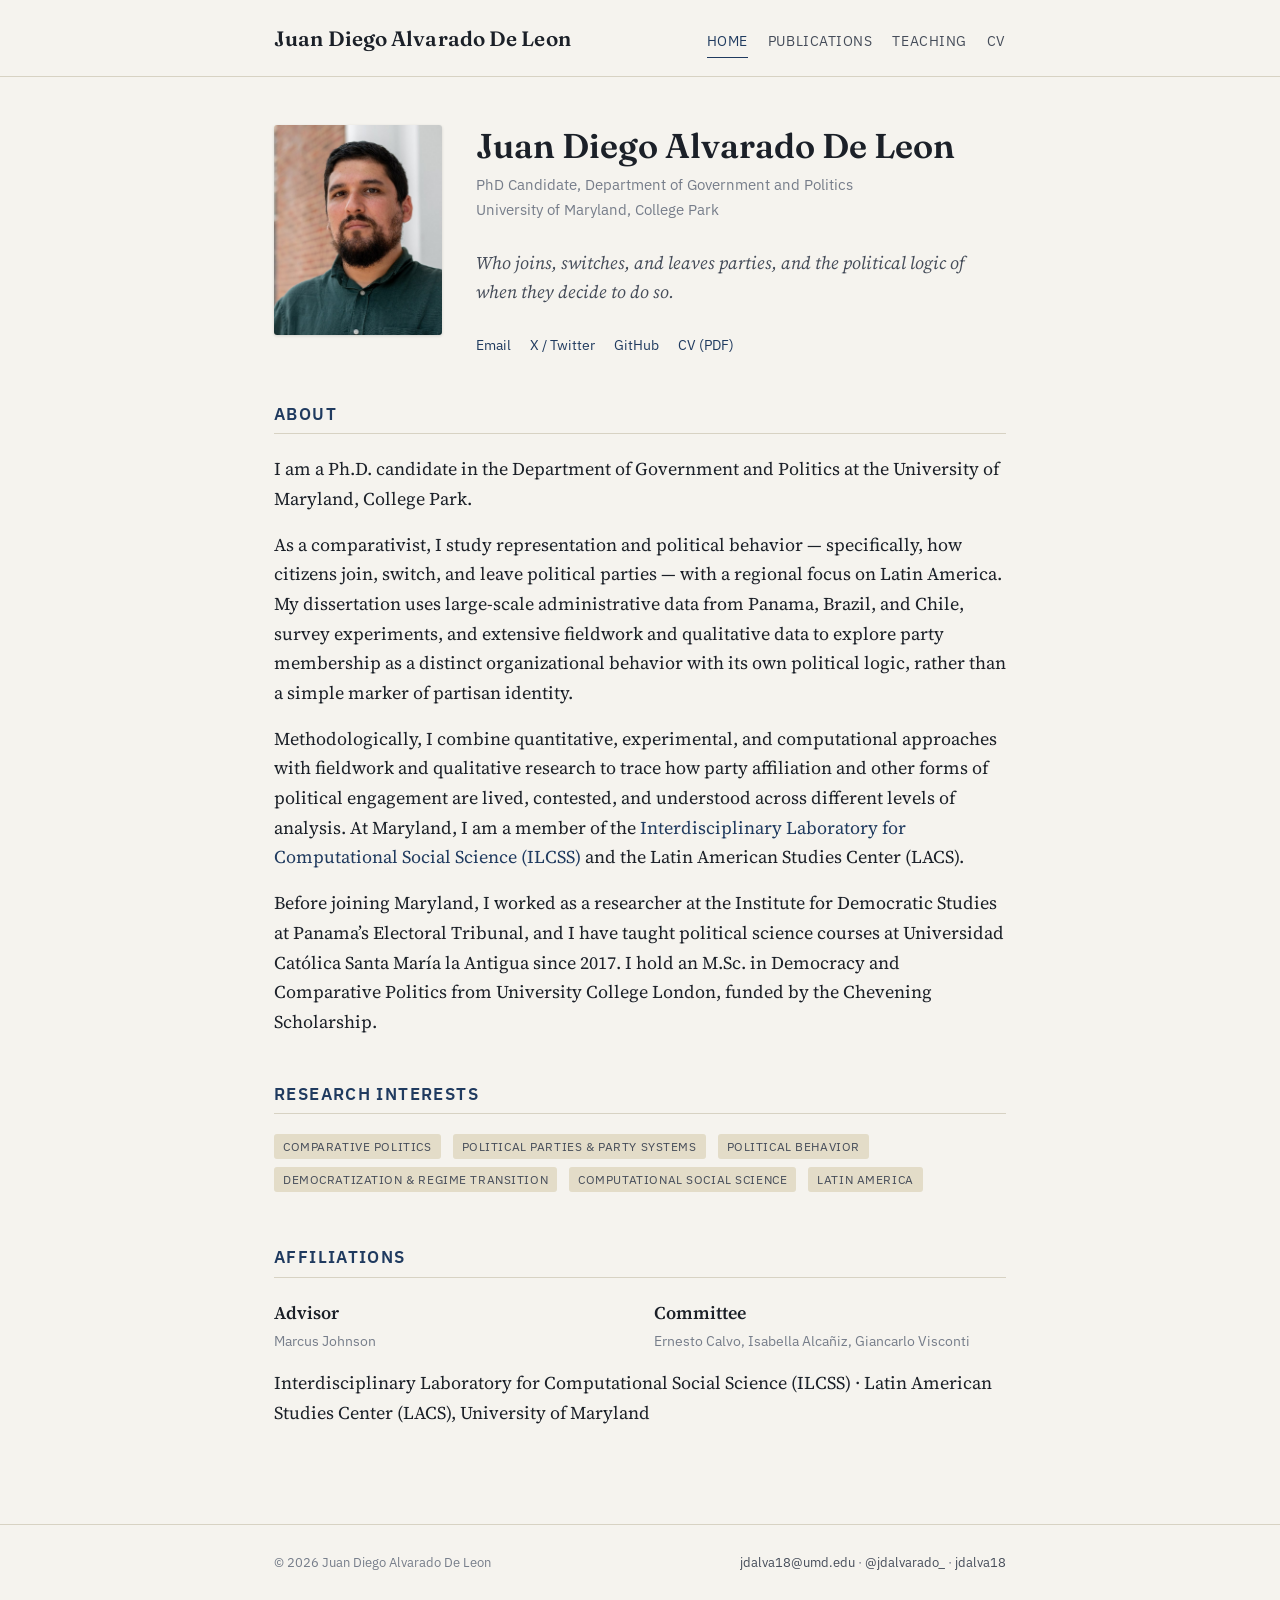
==== index.html @ 1179895e "Initial site" ====
<!DOCTYPE html>
<html lang="en">
<head>
<meta charset="UTF-8">
<meta name="viewport" content="width=device-width, initial-scale=1.0">
<title>Juan Diego Alvarado De Leon</title>
<meta name="description" content="Juan Diego Alvarado De Leon — PhD Candidate, Department of Government and Politics, University of Maryland. Comparative politics, political parties, and political behavior in Latin America.">
<link rel="preconnect" href="https://fonts.googleapis.com">
<link rel="preconnect" href="https://fonts.gstatic.com" crossorigin>
<link rel="stylesheet" href="https://fonts.googleapis.com/css2?family=Fraunces:opsz,wght@9..144,500;9..144,600&family=Source+Serif+4:ital,wght@0,400;0,600;1,400&family=IBM+Plex+Sans:wght@400;500;600&display=swap">
<link rel="stylesheet" href="assets/css/style.css">
</head>
<body>

<header class="site-header">
  <div class="header-inner">
    <a class="site-name" href="index.html">Juan Diego Alvarado De Leon</a>
    <nav class="site-nav">
      <a href="index.html" class="active">Home</a>
      <a href="publications.html">Publications</a>
      <a href="teaching.html">Teaching</a>
      <a href="cv.html">CV</a>
    </nav>
  </div>
</header>

<main>
  <div class="wrap">

    <div class="hero">
      <img class="hero-photo" src="assets/img/profile.jpg" alt="Portrait of Juan Diego Alvarado De Leon">
      <div class="hero-text">
        <h1>Juan Diego Alvarado De Leon</h1>
        <p class="byline">PhD Candidate, Department of Government and Politics<br>University of Maryland, College Park</p>
        <p class="tagline">Who joins, switches, and leaves parties, and the political logic of when they decide to do so.</p>
        <div class="socials">
          <a href="mailto:jdalva18@umd.edu">Email</a>
          <a href="https://x.com/jdalvarado_" target="_blank" rel="noopener">X / Twitter</a>
          <a href="https://github.com/jdalva18" target="_blank" rel="noopener">GitHub</a>
          <a href="assets/cv/Alvarado_CV.pdf" target="_blank" rel="noopener">CV (PDF)</a>
        </div>
      </div>
    </div>

    <h2>About</h2>
    <p>I am a Ph.D. candidate in the Department of Government and Politics at the University of Maryland, College Park.</p>

    <p>As a comparativist, I study representation and political behavior &mdash; specifically, how citizens join, switch, and leave political parties &mdash; with a regional focus on Latin America. My dissertation uses large-scale administrative data from Panama, Brazil, and Chile, survey experiments, and extensive fieldwork and qualitative data to explore party membership as a distinct organizational behavior with its own political logic, rather than a simple marker of partisan identity.</p>

    <p>Methodologically, I combine quantitative, experimental, and computational approaches with fieldwork and qualitative research to trace how party affiliation and other forms of political engagement are lived, contested, and understood across different levels of analysis. At Maryland, I am a member of the <a href="https://ilcss.umd.edu/" target="_blank" rel="noopener">Interdisciplinary Laboratory for Computational Social Science (ILCSS)</a> and the Latin American Studies Center (LACS).</p>

    <p>Before joining Maryland, I worked as a researcher at the Institute for Democratic Studies at Panama&rsquo;s Electoral Tribunal, and I have taught political science courses at Universidad Cat&oacute;lica Santa Mar&iacute;a la Antigua since 2017. I hold an M.Sc. in Democracy and Comparative Politics from University College London, funded by the Chevening Scholarship.</p>

    <h2>Research Interests</h2>
    <p>
      <span class="tag">Comparative Politics</span>
      <span class="tag">Political Parties &amp; Party Systems</span>
      <span class="tag">Political Behavior</span>
      <span class="tag">Democratization &amp; Regime Transition</span>
      <span class="tag">Computational Social Science</span>
      <span class="tag">Latin America</span>
    </p>

    <h2>Affiliations</h2>
    <div class="two-col">
      <div>
        <div class="entry-title">Advisor</div>
        <div class="entry-meta">Marcus Johnson</div>
      </div>
      <div>
        <div class="entry-title">Committee</div>
        <div class="entry-meta">Ernesto Calvo, Isabella Alca&ntilde;iz, Giancarlo Visconti</div>
      </div>
    </div>
    <p style="margin-top:16px;">Interdisciplinary Laboratory for Computational Social Science (ILCSS) &middot; Latin American Studies Center (LACS), University of Maryland</p>

  </div>
</main>

<footer class="site-footer">
  <div class="wrap">
    <span>&copy; <span id="year"></span> Juan Diego Alvarado De Leon</span>
    <span><a href="mailto:jdalva18@umd.edu">jdalva18@umd.edu</a> &middot; <a href="https://x.com/jdalvarado_" target="_blank" rel="noopener">@jdalvarado_</a> &middot; <a href="https://github.com/jdalva18" target="_blank" rel="noopener">jdalva18</a></span>
  </div>
</footer>

<script src="assets/js/main.js"></script>
</body>
</html>
---- assets/css/style.css ----
/* ============================================================
   Juan Diego Alvarado De Leon — academic site
   ============================================================ */

:root {
  --ink: #1b2028;
  --ink-soft: #454c59;
  --ink-faint: #767d8a;
  --paper: #f5f3ee;
  --paper-alt: #eae6db;
  --line: #d7d2c3;
  --accent: #1f3a5f;
  --accent-soft: #3d5c85;
  --tag-bg: #e3dcc8;
  --max-width: 780px;
  --font-display: "Fraunces", "Iowan Old Style", Georgia, serif;
  --font-serif: "Source Serif 4", "Iowan Old Style", Georgia, "Times New Roman", serif;
  --font-sans: "IBM Plex Sans", -apple-system, BlinkMacSystemFont, "Segoe UI", Helvetica, Arial, sans-serif;
}

* { box-sizing: border-box; }

html { scroll-behavior: smooth; }

body {
  margin: 0;
  background: var(--paper);
  color: var(--ink);
  font-family: var(--font-serif);
  font-size: 18px;
  line-height: 1.65;
  -webkit-font-smoothing: antialiased;
}

a {
  color: var(--accent);
  text-decoration: none;
  border-bottom: 1px solid transparent;
}
a:hover { border-bottom-color: currentColor; }

.wrap {
  max-width: var(--max-width);
  margin: 0 auto;
  padding: 0 24px;
}

/* ---------- header / nav ---------- */

header.site-header {
  border-bottom: 1px solid var(--line);
  background: var(--paper);
}

.header-inner {
  max-width: var(--max-width);
  margin: 0 auto;
  padding: 22px 24px 18px;
  display: flex;
  flex-wrap: wrap;
  align-items: baseline;
  justify-content: space-between;
  gap: 10px 24px;
}

.site-name {
  font-family: var(--font-display);
  font-size: 1.3rem;
  font-weight: 600;
  letter-spacing: 0.005em;
  color: var(--ink);
  border-bottom: none;
}
.site-name:hover { border-bottom: none; color: var(--accent); }

nav.site-nav {
  display: flex;
  flex-wrap: wrap;
  gap: 4px 20px;
  font-family: var(--font-sans);
  font-size: 0.86rem;
  letter-spacing: 0.04em;
  text-transform: uppercase;
}

nav.site-nav a {
  color: var(--ink-soft);
  padding: 4px 0;
  border-bottom: 1px solid transparent;
}
nav.site-nav a:hover,
nav.site-nav a.active {
  color: var(--accent);
  border-bottom-color: var(--accent);
}

/* ---------- main / footer ---------- */

main { padding: 48px 0 40px; }

footer.site-footer {
  border-top: 1px solid var(--line);
  margin-top: 40px;
  padding: 26px 0 40px;
  font-family: var(--font-sans);
  font-size: 0.84rem;
  color: var(--ink-faint);
}

footer.site-footer .wrap {
  display: flex;
  flex-wrap: wrap;
  gap: 8px 20px;
  align-items: center;
  justify-content: space-between;
}

footer.site-footer a { color: var(--ink-soft); }

/* ---------- headings / text ---------- */

h1, h2, h3 { line-height: 1.24; color: var(--ink); text-wrap: balance; }
h1 { font-family: var(--font-display); font-weight: 600; font-size: 2.15rem; margin: 0 0 6px; }
h2 {
  font-size: 1.08rem;
  text-transform: uppercase;
  letter-spacing: 0.08em;
  font-family: var(--font-sans);
  font-weight: 600;
  color: var(--accent);
  margin: 46px 0 20px;
  padding-bottom: 9px;
  border-bottom: 1px solid var(--line);
}
h2:first-child { margin-top: 0; }
h3 { font-family: var(--font-display); font-weight: 600; font-size: 1.08rem; margin: 0 0 2px; }

p { margin: 0 0 16px; }

.tagline {
  font-style: italic;
  color: var(--ink-soft);
  font-size: 1.12rem;
  margin: 0 0 26px;
}

.byline {
  font-family: var(--font-sans);
  font-size: 0.92rem;
  color: var(--ink-faint);
  margin: 0 0 26px;
}

/* ---------- home hero ---------- */

.hero {
  display: flex;
  gap: 34px;
  align-items: flex-start;
  margin-bottom: 8px;
}

.hero-photo {
  flex: 0 0 168px;
  width: 168px;
  height: 210px;
  object-fit: cover;
  border-radius: 3px;
  box-shadow: 0 1px 3px rgba(30,28,26,0.15);
}

.hero-text { flex: 1; min-width: 0; }

@media (max-width: 560px) {
  .hero { flex-direction: column; align-items: center; text-align: center; }
  .hero-photo { flex: 0 0 auto; }
  .tagline { text-align: center; }
}

/* ---------- lists / entries ---------- */

.entry {
  margin-bottom: 22px;
  padding-bottom: 2px;
}

.entry-title {
  font-weight: 600;
  color: var(--ink);
}

.entry-meta {
  font-family: var(--font-sans);
  font-size: 0.86rem;
  color: var(--ink-faint);
  margin-top: 2px;
}

.entry-desc {
  margin-top: 8px;
  color: var(--ink-soft);
  font-size: 0.97rem;
}

.tag {
  display: inline-block;
  font-family: var(--font-sans);
  font-size: 0.72rem;
  letter-spacing: 0.05em;
  text-transform: uppercase;
  color: var(--ink-soft);
  background: var(--tag-bg);
  border-radius: 3px;
  padding: 3px 9px;
  margin: 0 8px 8px 0;
  vertical-align: middle;
}

.featured {
  background: var(--paper-alt);
  border: 1px solid var(--line);
  border-radius: 6px;
  padding: 22px 24px;
  margin-bottom: 30px;
}

ul.plain {
  list-style: none;
  margin: 0;
  padding: 0;
}
ul.plain li {
  padding: 7px 0;
  border-bottom: 1px solid var(--line);
}
ul.plain li:last-child { border-bottom: none; }

ul.disc { padding-left: 22px; margin: 0 0 16px; }
ul.disc li { margin-bottom: 6px; color: var(--ink-soft); }

.two-col {
  display: grid;
  grid-template-columns: 1fr 1fr;
  gap: 6px 28px;
}
@media (max-width: 560px) {
  .two-col { grid-template-columns: 1fr; }
}

.btn {
  display: inline-block;
  font-family: var(--font-sans);
  font-size: 0.85rem;
  letter-spacing: 0.03em;
  text-transform: uppercase;
  border: 1px solid var(--accent);
  color: var(--accent);
  padding: 8px 16px;
  border-radius: 3px;
  border-bottom: 1px solid var(--accent);
}
.btn:hover { background: var(--accent); color: var(--paper); }

.socials {
  font-family: var(--font-sans);
  font-size: 0.9rem;
  margin-top: 10px;
}
.socials a { margin-right: 16px; }

.cv-block { margin-bottom: 40px; }
.cv-note {
  font-family: var(--font-sans);
  font-size: 0.86rem;
  color: var(--ink-faint);
  margin-top: -8px;
}

/* ---------- dark mode ---------- */

@media (prefers-color-scheme: dark) {
  :root:not([data-theme="light"]) {
    --ink: #eae7de;
    --ink-soft: #bfbcb2;
    --ink-faint: #8b8983;
    --paper: #14171c;
    --paper-alt: #1c2027;
    --line: #2c313a;
    --accent: #7fa3d1;
    --accent-soft: #9dbadd;
    --tag-bg: #262b22;
  }
}
:root[data-theme="dark"] {
  --ink: #eae7de;
  --ink-soft: #bfbcb2;
  --ink-faint: #8b8983;
  --paper: #14171c;
  --paper-alt: #1c2027;
  --line: #2c313a;
  --accent: #7fa3d1;
  --accent-soft: #9dbadd;
  --tag-bg: #262b22;
}
.btn:hover { color: var(--paper); }
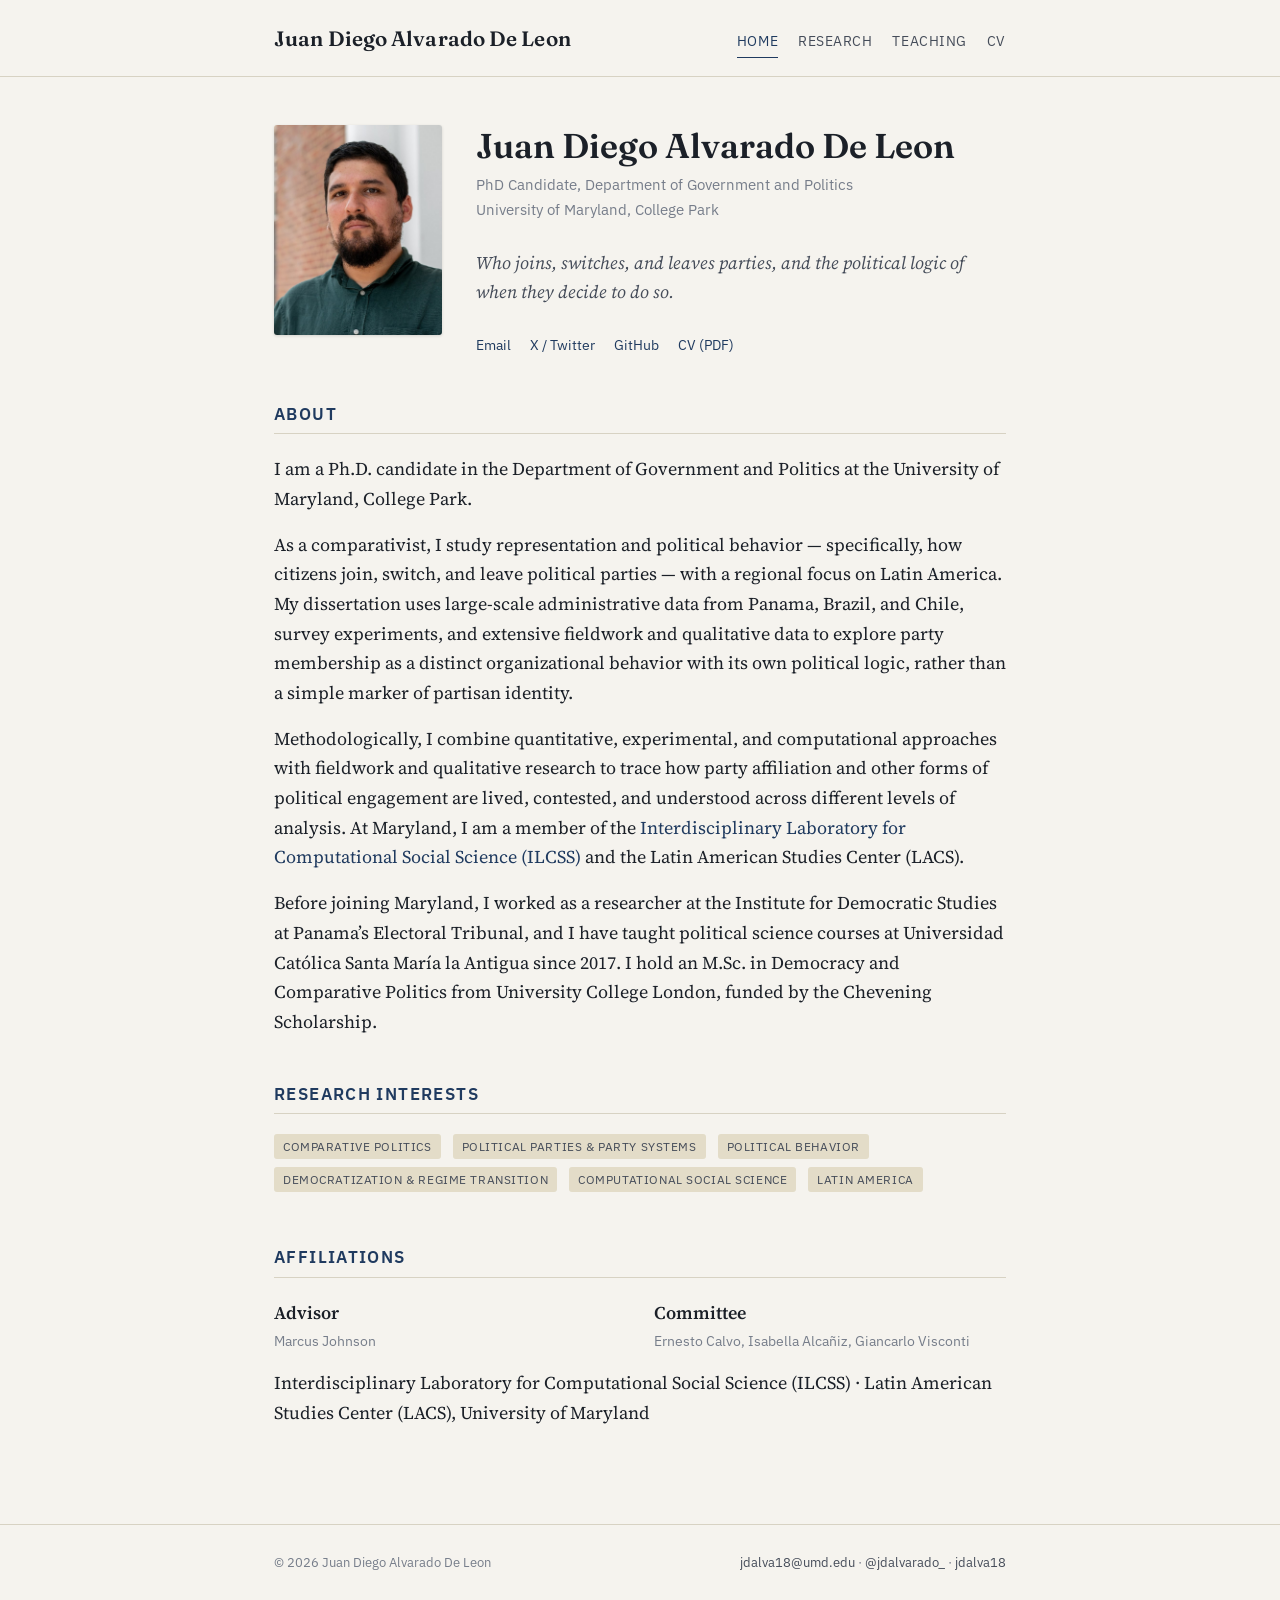
==== commit adfae722: "Replace 'Publications' link with 'Research' link" ====
--- a/index.html
+++ b/index.html
@@ -17,7 +17,7 @@
     <a class="site-name" href="index.html">Juan Diego Alvarado De Leon</a>
     <nav class="site-nav">
       <a href="index.html" class="active">Home</a>
-      <a href="publications.html">Publications</a>
+      <a href="research.html">Research</a>
       <a href="teaching.html">Teaching</a>
       <a href="cv.html">CV</a>
     </nav>
